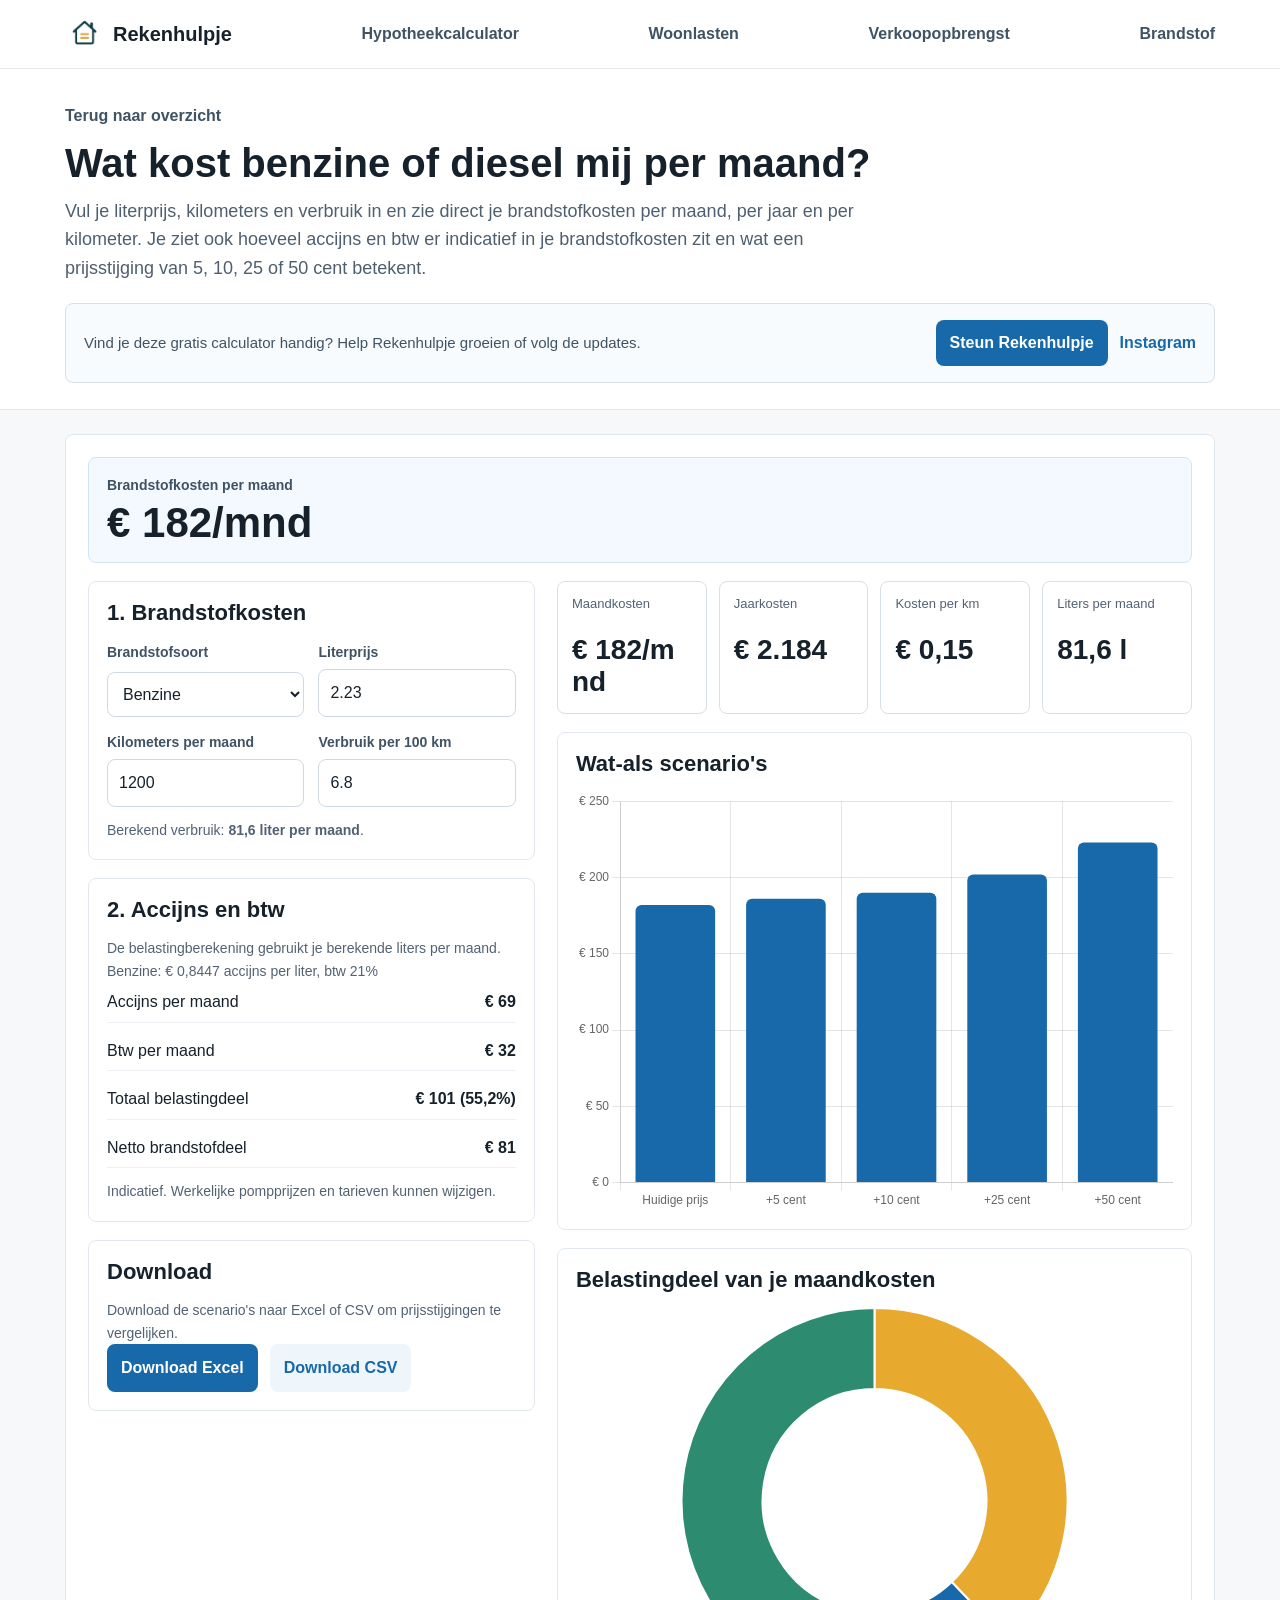
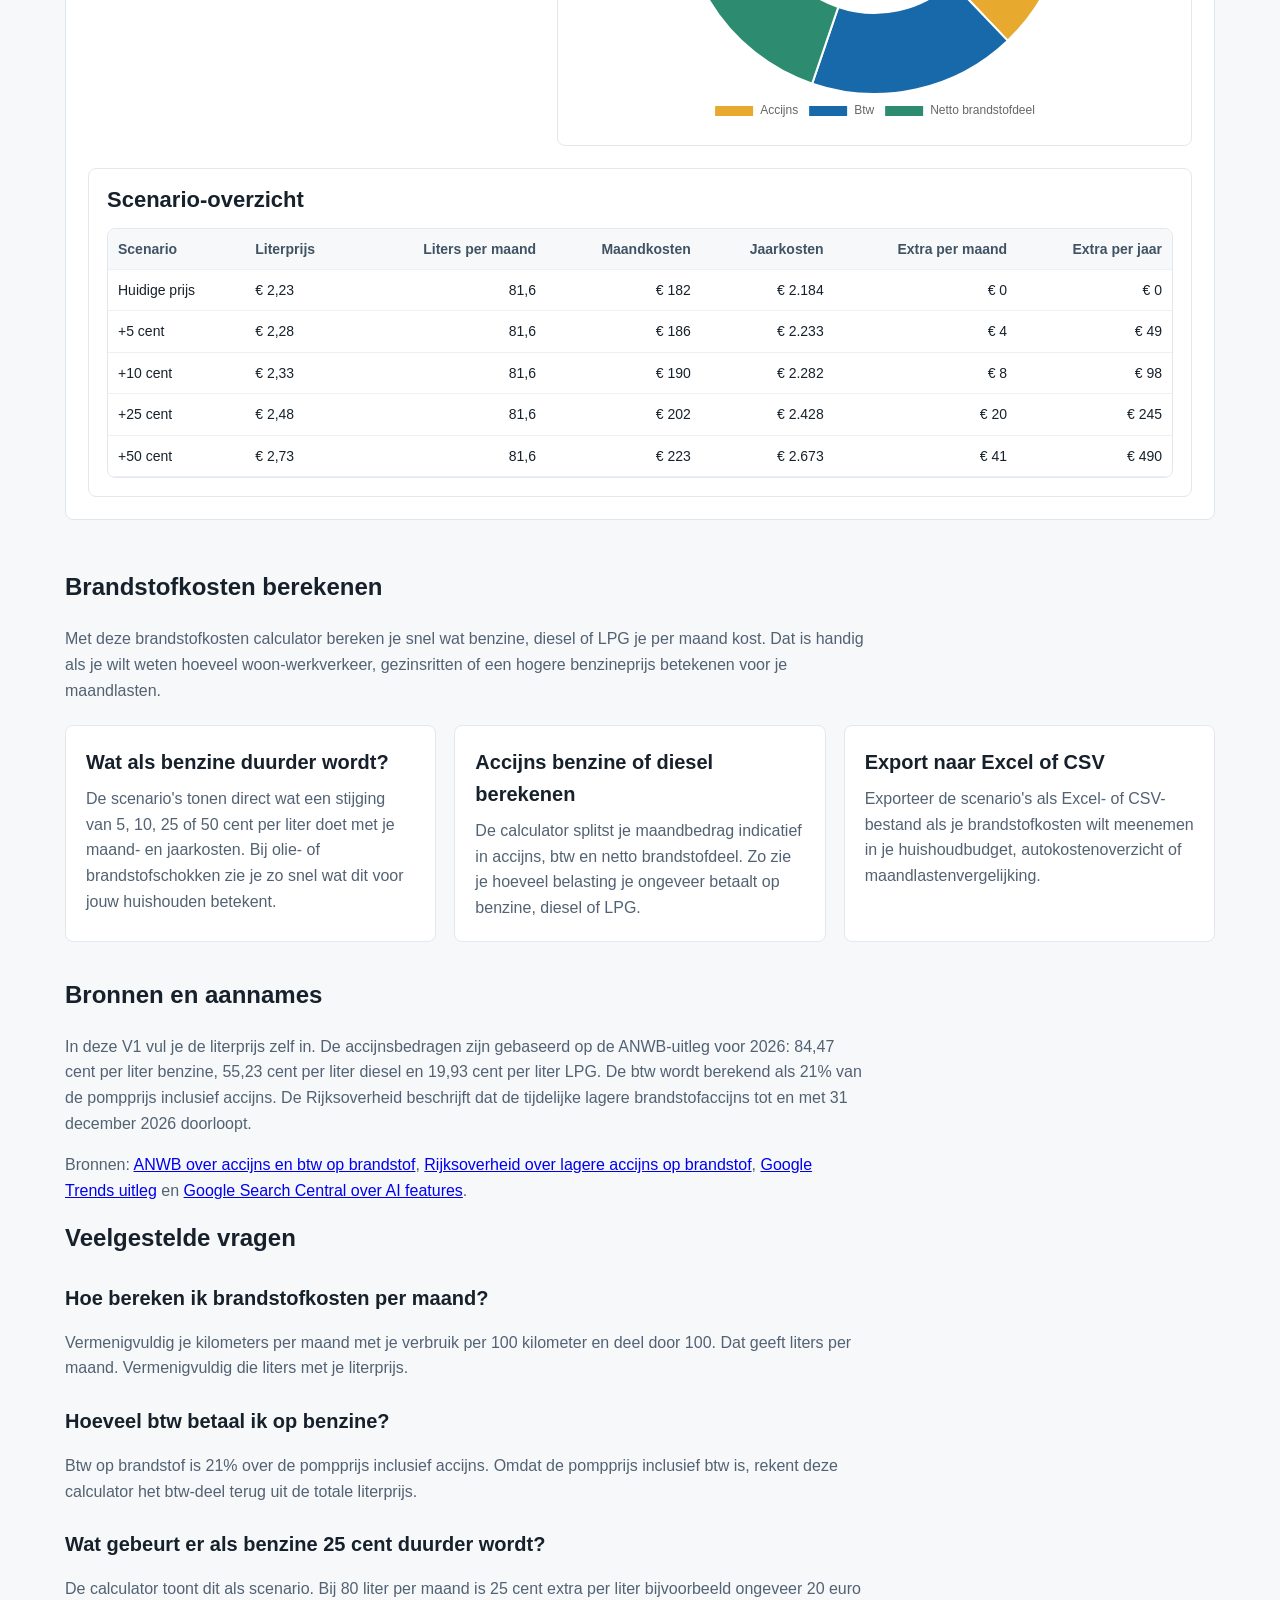
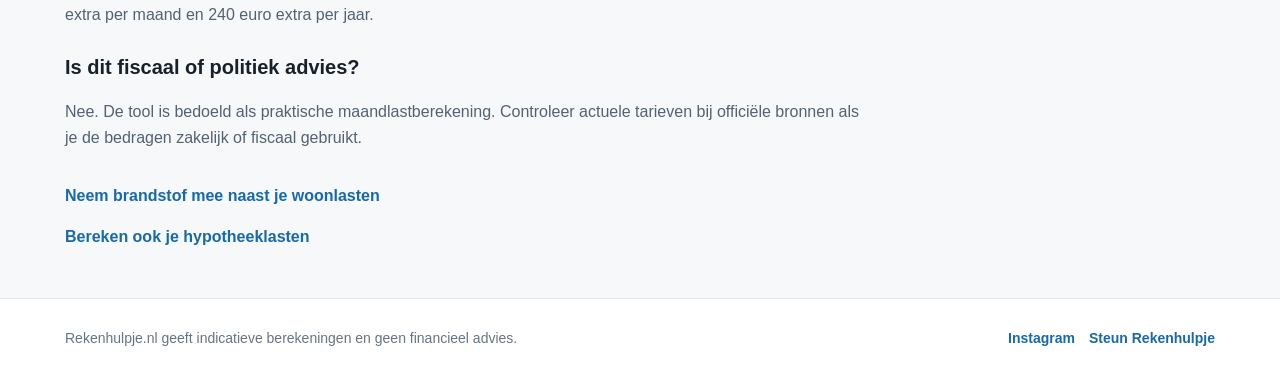
==== brandstofkosten-calculator.html @ b9fe448f "Add brandstofkosten calculator" ====
<!doctype html>
<html lang="nl">
<head>
  <meta charset="utf-8">
  <meta name="viewport" content="width=device-width, initial-scale=1">
  <title>Brandstofkosten berekenen - benzine, diesel en accijns</title>
  <meta name="description" content="Bereken wat benzine of diesel per maand kost. Bekijk brandstofkosten, accijns, btw en wat-als scenario's bij 5, 10, 25 of 50 cent hogere literprijs.">
  <script async src="https://www.googletagmanager.com/gtag/js?id=G-1XSE89ZZVS"></script>
  <script>
    window.dataLayer = window.dataLayer || [];
    function gtag(){dataLayer.push(arguments);}
    gtag('js', new Date());
    gtag('config', 'G-1XSE89ZZVS');
  </script>
  <link rel="canonical" href="https://rekenhulpje.nl/brandstofkosten-calculator.html">
  <link rel="stylesheet" href="/assets/calculators.css">
  <meta property="og:type" content="website">
  <meta property="og:site_name" content="Rekenhulpje">
  <meta property="og:title" content="Brandstofkosten berekenen - Rekenhulpje">
  <meta property="og:description" content="Bereken je brandstofkosten per maand, inclusief scenario's voor hogere benzine- of dieselprijzen en belastingdeel.">
  <meta property="og:url" content="https://rekenhulpje.nl/brandstofkosten-calculator.html">
  <meta name="twitter:card" content="summary">
  <meta name="twitter:title" content="Brandstofkosten berekenen - Rekenhulpje">
  <meta name="twitter:description" content="Bereken benzine-, diesel- of LPG-kosten per maand met accijns, btw en prijsstijgingsscenario's.">
  <script type="application/ld+json">
  {
    "@context": "https://schema.org",
    "@type": "WebApplication",
    "name": "Brandstofkosten Calculator",
    "url": "https://rekenhulpje.nl/brandstofkosten-calculator.html",
    "applicationCategory": "FinanceApplication",
    "operatingSystem": "Web",
    "inLanguage": "nl-NL",
    "description": "Calculator voor brandstofkosten per maand, accijns, btw en wat-als scenario's bij hogere benzine-, diesel- of LPG-prijzen.",
    "offers": {
      "@type": "Offer",
      "price": "0",
      "priceCurrency": "EUR"
    },
    "publisher": {
      "@type": "Organization",
      "name": "Rekenhulpje",
      "url": "https://rekenhulpje.nl/"
    }
  }
  </script>
  <style>
    body {
      margin: 0;
      font-family: Arial, sans-serif;
      color: #17212b;
      background: #f6f8fa;
      line-height: 1.6;
    }

    header {
      background: #ffffff;
      border-bottom: 1px solid #e3e8ef;
    }

    .wrap {
      max-width: 1150px;
      margin: 0 auto;
      padding: 0 24px;
    }

    nav {
      height: 68px;
      display: flex;
      align-items: center;
      justify-content: space-between;
      gap: 18px;
    }

    .brand {
      display: inline-flex;
      align-items: center;
      gap: 10px;
      font-size: 20px;
      font-weight: 800;
      text-decoration: none;
      color: #17212b;
    }

    .brand img {
      width: 38px;
      height: 38px;
      object-fit: contain;
      display: block;
      vertical-align: middle;
    }

    .nav-link,
    .back-link {
      color: #405364;
      text-decoration: none;
      font-weight: 700;
    }

    .nav-link:hover,
    .back-link:hover {
      color: #1769aa;
    }

    .page-intro {
      background: #ffffff;
      padding: 34px 0 26px;
      border-bottom: 1px solid #e3e8ef;
    }

    .page-intro h1 {
      max-width: 820px;
      margin: 12px 0 12px;
      font-size: 40px;
      line-height: 1.1;
      letter-spacing: 0;
    }

    .page-intro p {
      max-width: 800px;
      margin: 0;
      font-size: 18px;
      color: #4f5f6f;
    }

    .calculator-section {
      padding: 24px 0 36px;
    }

    .support-card {
      margin-top: 20px;
      border: 1px solid #d8e0e6;
      border-radius: 8px;
      background: #f8fbfd;
      padding: 16px 18px;
      display: flex;
      align-items: center;
      justify-content: space-between;
      gap: 16px;
      flex-wrap: wrap;
    }

    .support-card p {
      margin: 0;
      color: #405364;
      font-size: 15px;
    }

    .support-actions {
      display: inline-flex;
      align-items: center;
      gap: 12px;
      flex-wrap: wrap;
    }

    .support-button {
      display: inline-block;
      padding: 10px 14px;
      border-radius: 8px;
      background: #1769aa;
      color: #ffffff;
      font-weight: 700;
      text-decoration: none;
    }

    .support-secondary {
      color: #1769aa;
      font-weight: 700;
      text-decoration: none;
    }

    .content-section {
      padding: 12px 0 48px;
    }

    .content-section h2 {
      margin-top: 0;
    }

    .content-section p {
      max-width: 800px;
      color: #536273;
    }

    .info-grid {
      display: grid;
      grid-template-columns: repeat(auto-fit, minmax(260px, 1fr));
      gap: 18px;
      margin: 22px 0 34px;
    }

    .info-card {
      background: #ffffff;
      border: 1px solid #e3e8ef;
      border-radius: 8px;
      padding: 20px;
    }

    .info-card h3 {
      margin: 0 0 8px;
      font-size: 20px;
    }

    .info-card p {
      margin: 0;
    }

    .faq {
      max-width: 820px;
    }

    .faq h3 {
      margin: 24px 0 6px;
      font-size: 20px;
    }

    .related-link {
      display: inline-block;
      margin-top: 16px;
      color: #1769aa;
      font-weight: 700;
      text-decoration: none;
    }

    footer {
      padding: 28px 0;
      color: #657586;
      font-size: 14px;
      border-top: 1px solid #e3e8ef;
      background: #ffffff;
    }

    .footer-content {
      display: flex;
      align-items: center;
      justify-content: space-between;
      gap: 16px;
      flex-wrap: wrap;
    }

    .support-link {
      color: #1769aa;
      font-weight: 700;
      text-decoration: none;
    }

    .support-link:hover {
      text-decoration: underline;
    }

    .footer-links {
      display: inline-flex;
      align-items: center;
      gap: 14px;
      flex-wrap: wrap;
    }

    @media (max-width: 700px) {
      .wrap {
        padding: 0 16px;
      }

      nav {
        height: auto;
        min-height: 62px;
        flex-wrap: wrap;
        padding: 10px 0;
      }

      .brand {
        font-size: 18px;
      }

      .nav-link {
        font-size: 14px;
      }

      .page-intro {
        padding: 26px 0 20px;
      }

      .page-intro h1 {
        font-size: 31px;
      }

      .page-intro p {
        font-size: 16px;
      }

      .calculator-section {
        padding-top: 16px;
      }
    }
  </style>
</head>
<body>
  <header>
    <div class="wrap">
      <nav>
        <a class="brand" href="/">
          <img src="/assets/logo.png" alt="" width="38" height="38">
          <span>Rekenhulpje</span>
        </a>
        <a class="nav-link" href="/hypotheekcalculator.html">Hypotheekcalculator</a>
        <a class="nav-link" href="/woonlastencalculator.html">Woonlasten</a>
        <a class="nav-link" href="/verkoopopbrengst-calculator.html">Verkoopopbrengst</a>
        <a class="nav-link" href="/brandstofkosten-calculator.html">Brandstof</a>
      </nav>
    </div>
  </header>

  <main>
    <section class="page-intro">
      <div class="wrap">
        <a class="back-link" href="/">Terug naar overzicht</a>
        <h1>Wat kost benzine of diesel mij per maand?</h1>
        <p>
          Vul je literprijs, kilometers en verbruik in en zie direct je brandstofkosten per maand,
          per jaar en per kilometer. Je ziet ook hoeveel accijns en btw er indicatief in je brandstofkosten zit
          en wat een prijsstijging van 5, 10, 25 of 50 cent betekent.
        </p>
        <div class="support-card">
          <p>Vind je deze gratis calculator handig? Help Rekenhulpje groeien of volg de updates.</p>
          <span class="support-actions">
            <a class="support-button" href="https://ko-fi.com/rekenhulpje" target="_blank" rel="noopener">Steun Rekenhulpje</a>
            <a class="support-secondary" href="https://www.instagram.com/rekenhulpje.nl/" target="_blank" rel="noopener">Instagram</a>
          </span>
        </div>
      </div>
    </section>

    <section class="calculator-section">
      <div class="wrap">
        <div class="native-calculator" id="brandstof-native-calculator">
          <section class="result-banner">
            <span>Brandstofkosten per maand</span>
            <strong id="fuel-primary-result">EUR 0/mnd</strong>
          </section>

          <div class="calculator-grid">
            <div class="calculator-stack">
              <section class="calculator-card">
                <h2>1. Brandstofkosten</h2>
                <div class="field-grid">
                  <div class="field">
                    <label for="fuel-type">Brandstofsoort</label>
                    <select id="fuel-type">
                      <option value="benzine" selected>Benzine</option>
                      <option value="diesel">Diesel</option>
                      <option value="lpg">LPG</option>
                    </select>
                  </div>
                  <div class="field">
                    <label for="fuel-liter-price">Literprijs</label>
                    <input id="fuel-liter-price" type="number" min="0" step="0.01" value="2.23">
                  </div>
                  <div class="field">
                    <label for="fuel-km-month">Kilometers per maand</label>
                    <input id="fuel-km-month" type="number" min="0" step="50" value="1200">
                  </div>
                  <div class="field">
                    <label for="fuel-consumption">Verbruik per 100 km</label>
                    <input id="fuel-consumption" type="number" min="0" step="0.1" value="6.8">
                  </div>
                </div>
                <p class="native-note">Berekend verbruik: <strong id="fuel-liters-label">0 liter per maand</strong>.</p>
              </section>

              <section class="calculator-card">
                <h2>2. Accijns en btw</h2>
                <p class="native-note">
                  De belastingberekening gebruikt je berekende liters per maand. <span id="fuel-assumption-label"></span>
                </p>
                <div class="details-list" id="fuel-tax-details"></div>
                <p class="native-note">Indicatief. Werkelijke pompprijzen en tarieven kunnen wijzigen.</p>
              </section>

              <section class="calculator-card">
                <h2>Download</h2>
                <p class="native-note">Download de scenario's naar Excel of CSV om prijsstijgingen te vergelijken.</p>
                <div class="download-row">
                  <button class="download-button" type="button" id="fuel-excel-download">Download Excel</button>
                  <button class="download-button secondary" type="button" id="fuel-csv-download">Download CSV</button>
                </div>
              </section>
            </div>

            <div class="calculator-stack">
              <section class="metric-grid native" id="fuel-metrics"></section>
              <section class="calculator-card chart-box">
                <h2>Wat-als scenario's</h2>
                <canvas id="fuel-scenario-chart" height="330"></canvas>
              </section>
              <section class="calculator-card chart-box">
                <h2>Belastingdeel van je maandkosten</h2>
                <canvas id="fuel-tax-chart" height="330"></canvas>
              </section>
            </div>
          </div>

          <section class="calculator-card" style="margin-top: 22px;">
            <h2>Scenario-overzicht</h2>
            <div class="table-wrap" id="fuel-scenarios-table"></div>
          </section>
        </div>
      </div>
    </section>

    <section class="content-section">
      <div class="wrap">
        <h2>Brandstofkosten berekenen</h2>
        <p>
          Met deze brandstofkosten calculator bereken je snel wat benzine, diesel of LPG je per maand kost.
          Dat is handig als je wilt weten hoeveel woon-werkverkeer, gezinsritten of een hogere benzineprijs
          betekenen voor je maandlasten.
        </p>
        <div class="info-grid">
          <article class="info-card">
            <h3>Wat als benzine duurder wordt?</h3>
            <p>
              De scenario's tonen direct wat een stijging van 5, 10, 25 of 50 cent per liter doet met je
              maand- en jaarkosten. Bij olie- of brandstofschokken zie je zo snel wat dit voor jouw huishouden betekent.
            </p>
          </article>
          <article class="info-card">
            <h3>Accijns benzine of diesel berekenen</h3>
            <p>
              De calculator splitst je maandbedrag indicatief in accijns, btw en netto brandstofdeel.
              Zo zie je hoeveel belasting je ongeveer betaalt op benzine, diesel of LPG.
            </p>
          </article>
          <article class="info-card">
            <h3>Export naar Excel of CSV</h3>
            <p>
              Exporteer de scenario's als Excel- of CSV-bestand als je brandstofkosten wilt meenemen in je
              huishoudbudget, autokostenoverzicht of maandlastenvergelijking.
            </p>
          </article>
        </div>

        <h2>Bronnen en aannames</h2>
        <p>
          In deze V1 vul je de literprijs zelf in. De accijnsbedragen zijn gebaseerd op de ANWB-uitleg voor 2026:
          84,47 cent per liter benzine, 55,23 cent per liter diesel en 19,93 cent per liter LPG. De btw wordt
          berekend als 21% van de pompprijs inclusief accijns. De Rijksoverheid beschrijft dat de tijdelijke
          lagere brandstofaccijns tot en met 31 december 2026 doorloopt.
        </p>
        <p>
          Bronnen:
          <a href="https://www.anwb.nl/auto/brandstof/accijns-en-btw" target="_blank" rel="noopener">ANWB over accijns en btw op brandstof</a>,
          <a href="https://www.rijksoverheid.nl/themas/economie/koopkracht/lagere-accijns-op-brandstof" target="_blank" rel="noopener">Rijksoverheid over lagere accijns op brandstof</a>,
          <a href="https://support.google.com/trends/answer/4359550?hl=nl" target="_blank" rel="noopener">Google Trends uitleg</a> en
          <a href="https://developers.google.com/search/docs/appearance/ai-overviews" target="_blank" rel="noopener">Google Search Central over AI features</a>.
        </p>

        <div class="faq">
          <h2>Veelgestelde vragen</h2>
          <h3>Hoe bereken ik brandstofkosten per maand?</h3>
          <p>
            Vermenigvuldig je kilometers per maand met je verbruik per 100 kilometer en deel door 100.
            Dat geeft liters per maand. Vermenigvuldig die liters met je literprijs.
          </p>
          <h3>Hoeveel btw betaal ik op benzine?</h3>
          <p>
            Btw op brandstof is 21% over de pompprijs inclusief accijns. Omdat de pompprijs inclusief btw is,
            rekent deze calculator het btw-deel terug uit de totale literprijs.
          </p>
          <h3>Wat gebeurt er als benzine 25 cent duurder wordt?</h3>
          <p>
            De calculator toont dit als scenario. Bij 80 liter per maand is 25 cent extra per liter bijvoorbeeld
            ongeveer 20 euro extra per maand en 240 euro extra per jaar.
          </p>
          <h3>Is dit fiscaal of politiek advies?</h3>
          <p>
            Nee. De tool is bedoeld als praktische maandlastberekening. Controleer actuele tarieven bij officiële
            bronnen als je de bedragen zakelijk of fiscaal gebruikt.
          </p>
        </div>

        <a class="related-link" href="/woonlastencalculator.html">Neem brandstof mee naast je woonlasten</a>
        <br>
        <a class="related-link" href="/hypotheekcalculator.html">Bereken ook je hypotheeklasten</a>
      </div>
    </section>
  </main>

  <footer>
    <div class="wrap footer-content">
      <span>Rekenhulpje.nl geeft indicatieve berekeningen en geen financieel advies.</span>
      <span class="footer-links">
        <a class="support-link" href="https://www.instagram.com/rekenhulpje.nl/" target="_blank" rel="noopener">Instagram</a>
        <a class="support-link" href="https://ko-fi.com/rekenhulpje" target="_blank" rel="noopener">Steun Rekenhulpje</a>
      </span>
    </div>
  </footer>
  <script src="/assets/vendor/chart.umd.min.js"></script>
  <script type="module" src="/assets/js/fuel-calculator.js?v=native-20260608"></script>
</body>
</html>
---- assets/calculators.css ----
.native-calculator {
  background: #ffffff;
  border: 1px solid #dfe7ee;
  border-radius: 8px;
  padding: 22px;
}

.native-calculator > .result-banner {
  margin-bottom: 18px;
}

.calculator-grid {
  display: grid;
  grid-template-columns: minmax(280px, 0.95fr) minmax(0, 1.35fr);
  gap: 22px;
  align-items: start;
}

.calculator-stack {
  display: grid;
  gap: 18px;
}

.calculator-card {
  border: 1px solid #e3e8ef;
  border-radius: 8px;
  background: #ffffff;
  padding: 18px;
}

.calculator-card h2,
.calculator-card h3 {
  margin: 0 0 14px;
  line-height: 1.2;
}

.calculator-card h2 {
  font-size: 22px;
}

.calculator-card h3 {
  font-size: 18px;
}

.field-grid {
  display: grid;
  grid-template-columns: repeat(2, minmax(0, 1fr));
  gap: 14px;
}

.field-grid.three {
  grid-template-columns: repeat(3, minmax(0, 1fr));
}

.field {
  display: grid;
  gap: 6px;
  min-width: 0;
}

.field label,
.radio-label {
  color: #405364;
  font-size: 14px;
  font-weight: 700;
}

.field input,
.field select {
  width: 100%;
  box-sizing: border-box;
  border: 1px solid #cfd8e3;
  border-radius: 8px;
  padding: 10px 11px;
  color: #17212b;
  background: #ffffff;
  font: inherit;
}

.range-row {
  display: grid;
  grid-template-columns: minmax(0, 1fr) 86px;
  gap: 10px;
  align-items: center;
}

.range-row input[type="range"] {
  padding: 0;
}

.radio-group {
  display: grid;
  grid-template-columns: repeat(2, minmax(0, 1fr));
  gap: 10px;
}

.radio-group label {
  display: flex;
  align-items: center;
  gap: 7px;
  border: 1px solid #cfd8e3;
  border-radius: 8px;
  padding: 9px 11px;
  cursor: pointer;
  box-sizing: border-box;
  min-width: 0;
  overflow: hidden;
}

.radio-group input {
  flex: 0 0 auto;
  width: auto;
  height: auto;
  margin: 0;
  padding: 0;
}

.radio-group label {
  overflow-wrap: anywhere;
}

.native-note {
  margin: 12px 0 0;
  color: #536273;
  font-size: 14px;
}

.result-banner {
  border: 1px solid #cfe4f7;
  border-radius: 8px;
  background: #f3f9ff;
  padding: 16px 18px;
}

.result-banner span {
  display: block;
  color: #405364;
  font-size: 14px;
  font-weight: 700;
}

.result-banner strong {
  display: block;
  margin-top: 4px;
  color: #17212b;
  font-size: clamp(28px, 4vw, 42px);
  line-height: 1.1;
}

.metric-grid.native {
  display: grid;
  grid-template-columns: repeat(4, minmax(0, 1fr));
  gap: 12px;
  margin: 0;
}

.metric-card.native {
  border: 1px solid #d8e0e6;
  border-radius: 8px;
  background: #ffffff;
  padding: 14px;
  min-width: 0;
}

.metric-card.native span {
  display: block;
  color: #536273;
  font-size: 13px;
  line-height: 1.25;
  min-height: 32px;
}

.metric-card.native strong {
  display: block;
  margin-top: 6px;
  color: #17212b;
  font-size: clamp(20px, 2.4vw, 28px);
  line-height: 1.15;
  overflow-wrap: anywhere;
}

.chart-box {
  min-height: 320px;
}

.chart-box canvas {
  width: 100% !important;
  max-height: 420px;
}

.table-wrap {
  overflow-x: auto;
  border: 1px solid #e3e8ef;
  border-radius: 8px;
  background: #ffffff;
}

.table-wrap table {
  width: 100%;
  min-width: 680px;
  border-collapse: collapse;
  font-size: 14px;
}

.table-wrap th,
.table-wrap td {
  border-bottom: 1px solid #edf1f5;
  padding: 9px 10px;
  text-align: right;
  white-space: nowrap;
}

.table-wrap th:first-child,
.table-wrap td:first-child,
.table-wrap th:nth-child(2),
.table-wrap td:nth-child(2) {
  text-align: left;
}

.table-wrap th {
  background: #f6f8fa;
  color: #405364;
  font-weight: 800;
}

.download-row {
  display: flex;
  gap: 12px;
  flex-wrap: wrap;
}

.download-button {
  border: 0;
  border-radius: 8px;
  background: #1769aa;
  color: #ffffff;
  cursor: pointer;
  font: inherit;
  font-weight: 800;
  padding: 11px 14px;
}

.download-button.secondary {
  background: #eef5fb;
  color: #1769aa;
}

.details-list {
  display: grid;
  gap: 8px;
}

.details-row {
  display: flex;
  justify-content: space-between;
  gap: 16px;
  border-bottom: 1px solid #edf1f5;
  padding: 7px 0;
}

.details-row strong {
  white-space: nowrap;
}

.alert {
  border-radius: 8px;
  padding: 12px 14px;
  font-size: 14px;
}

.alert.info {
  background: #f3f9ff;
  border: 1px solid #cfe4f7;
  color: #314d67;
}

.alert.warn {
  background: #fff7ed;
  border: 1px solid #fed7aa;
  color: #7c2d12;
}

.alert.good {
  background: #effaf4;
  border: 1px solid #bbedd0;
  color: #14532d;
}

@media (max-width: 900px) {
  .calculator-grid,
  .field-grid.three {
    grid-template-columns: 1fr;
  }

  .metric-grid.native {
    grid-template-columns: repeat(2, minmax(0, 1fr));
  }
}

@media (max-width: 700px) {
  .radio-group {
    grid-template-columns: 1fr;
  }
}

@media (max-width: 560px) {
  .native-calculator {
    padding: 14px;
    border-left: 0;
    border-right: 0;
    border-radius: 0;
  }

  .calculator-section .wrap {
    padding: 0;
  }

  .calculator-card {
    padding: 15px;
  }

  .field-grid,
  .metric-grid.native {
    grid-template-columns: 1fr;
  }

  .range-row {
    grid-template-columns: 1fr;
  }

  .download-button {
    width: 100%;
  }
}
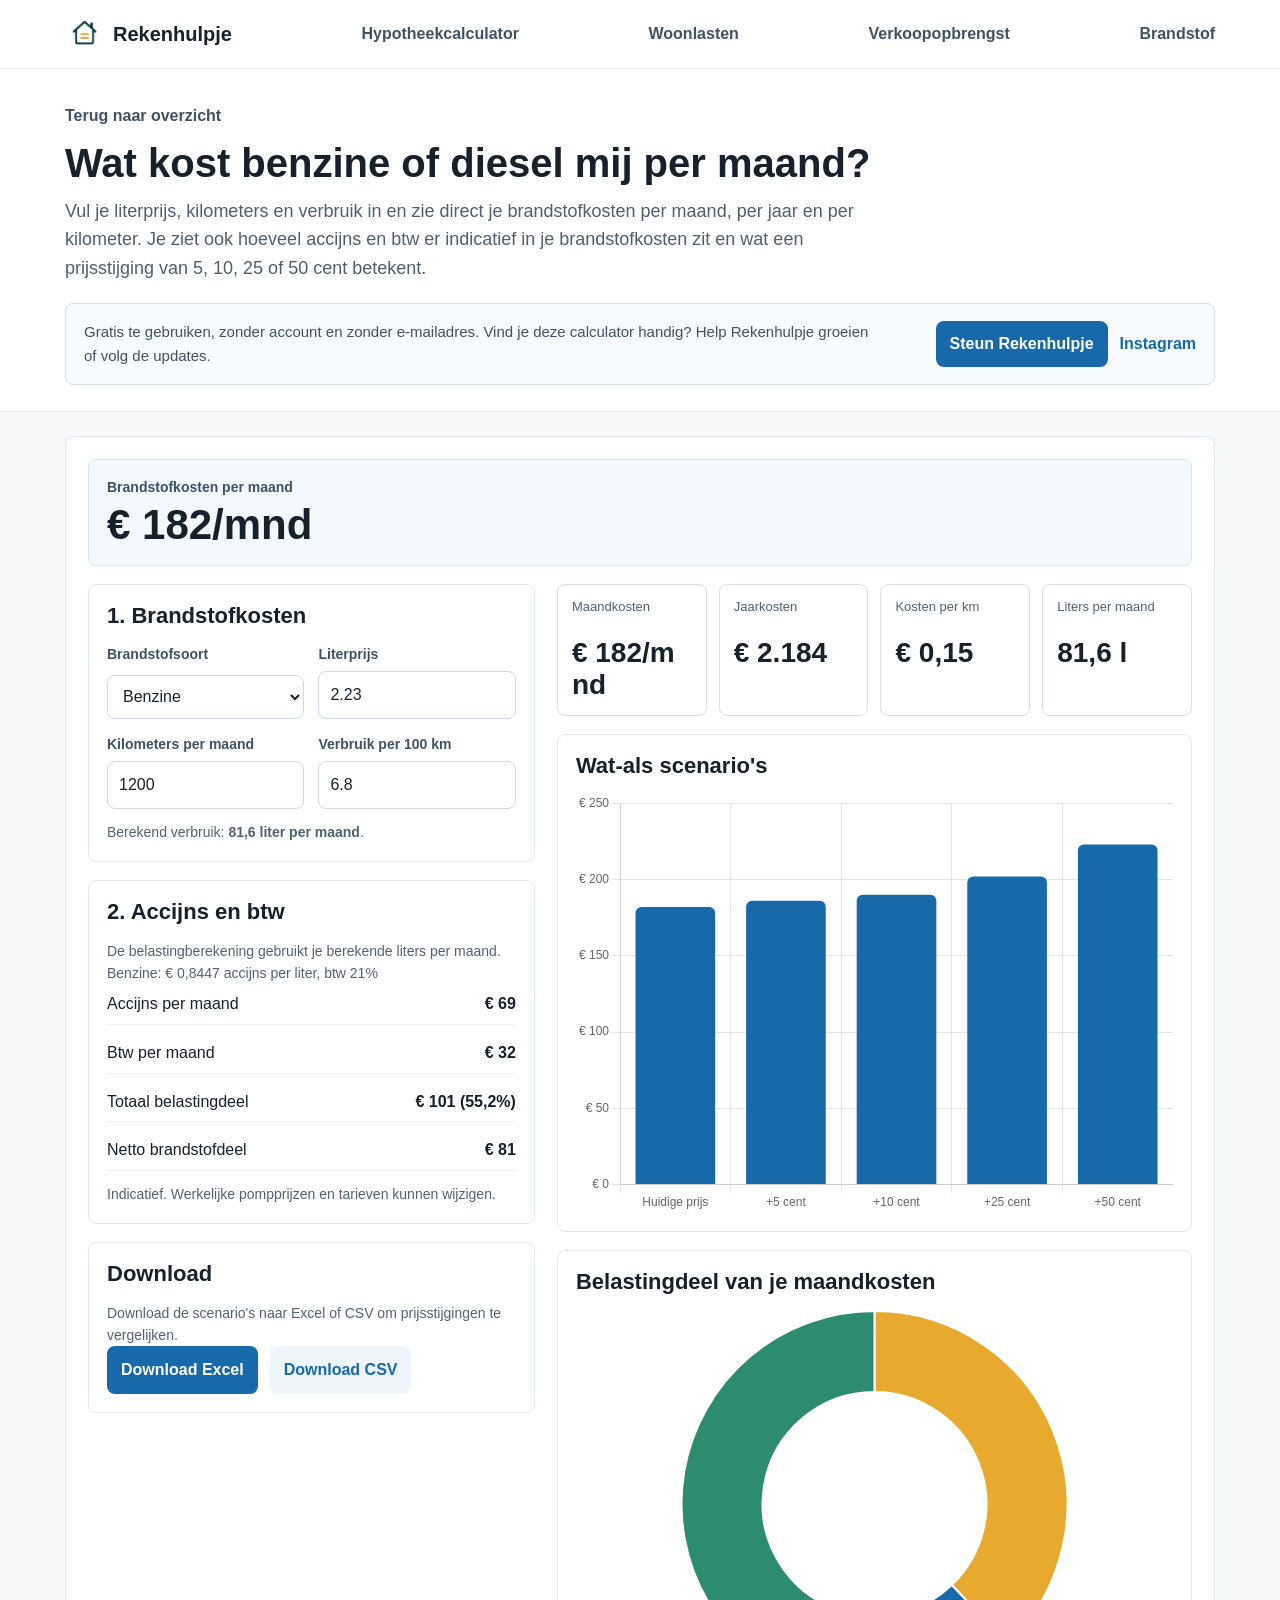
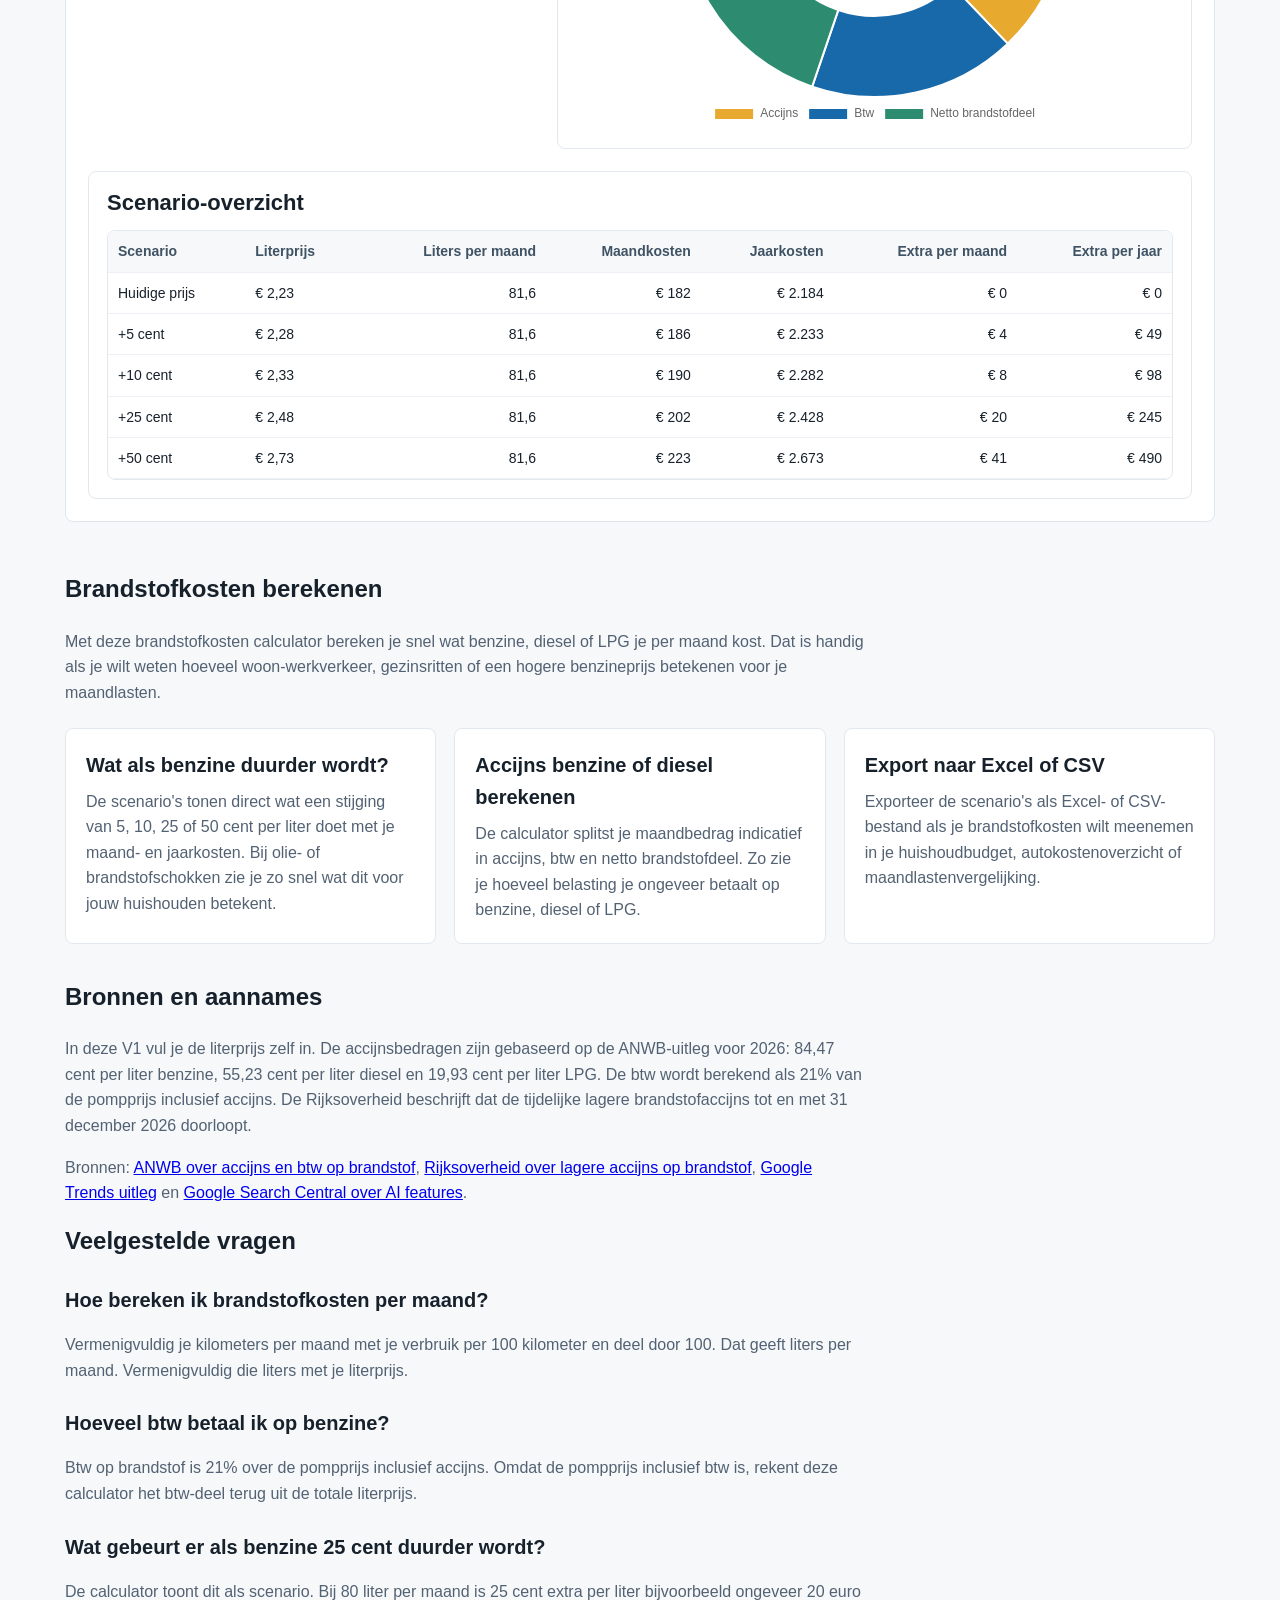
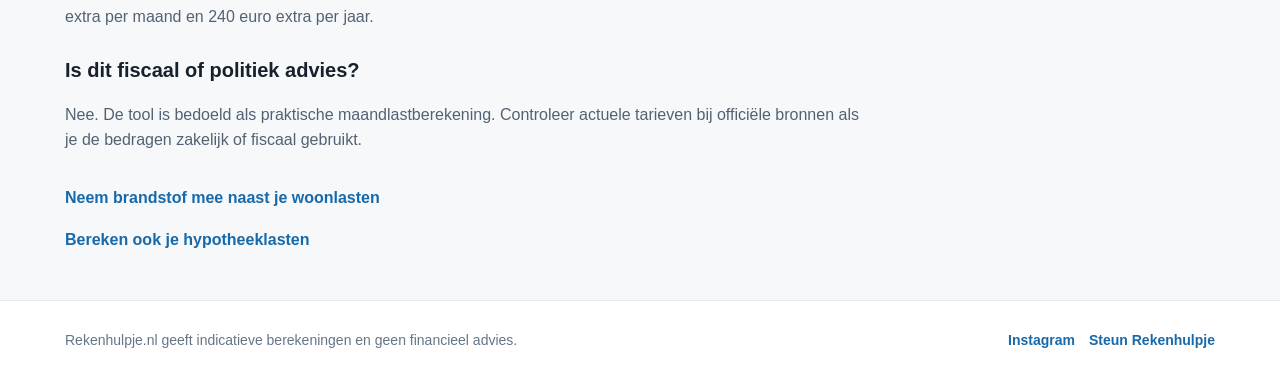
==== commit 8898f634: "Add no-account trust messaging" ====
--- a/brandstofkosten-calculator.html
+++ b/brandstofkosten-calculator.html
@@ -320,7 +320,7 @@
           en wat een prijsstijging van 5, 10, 25 of 50 cent betekent.
         </p>
         <div class="support-card">
-          <p>Vind je deze gratis calculator handig? Help Rekenhulpje groeien of volg de updates.</p>
+          <p>Gratis te gebruiken, zonder account en zonder e-mailadres. Vind je deze calculator handig? Help Rekenhulpje groeien of volg de updates.</p>
           <span class="support-actions">
             <a class="support-button" href="https://ko-fi.com/rekenhulpje" target="_blank" rel="noopener">Steun Rekenhulpje</a>
             <a class="support-secondary" href="https://www.instagram.com/rekenhulpje.nl/" target="_blank" rel="noopener">Instagram</a>
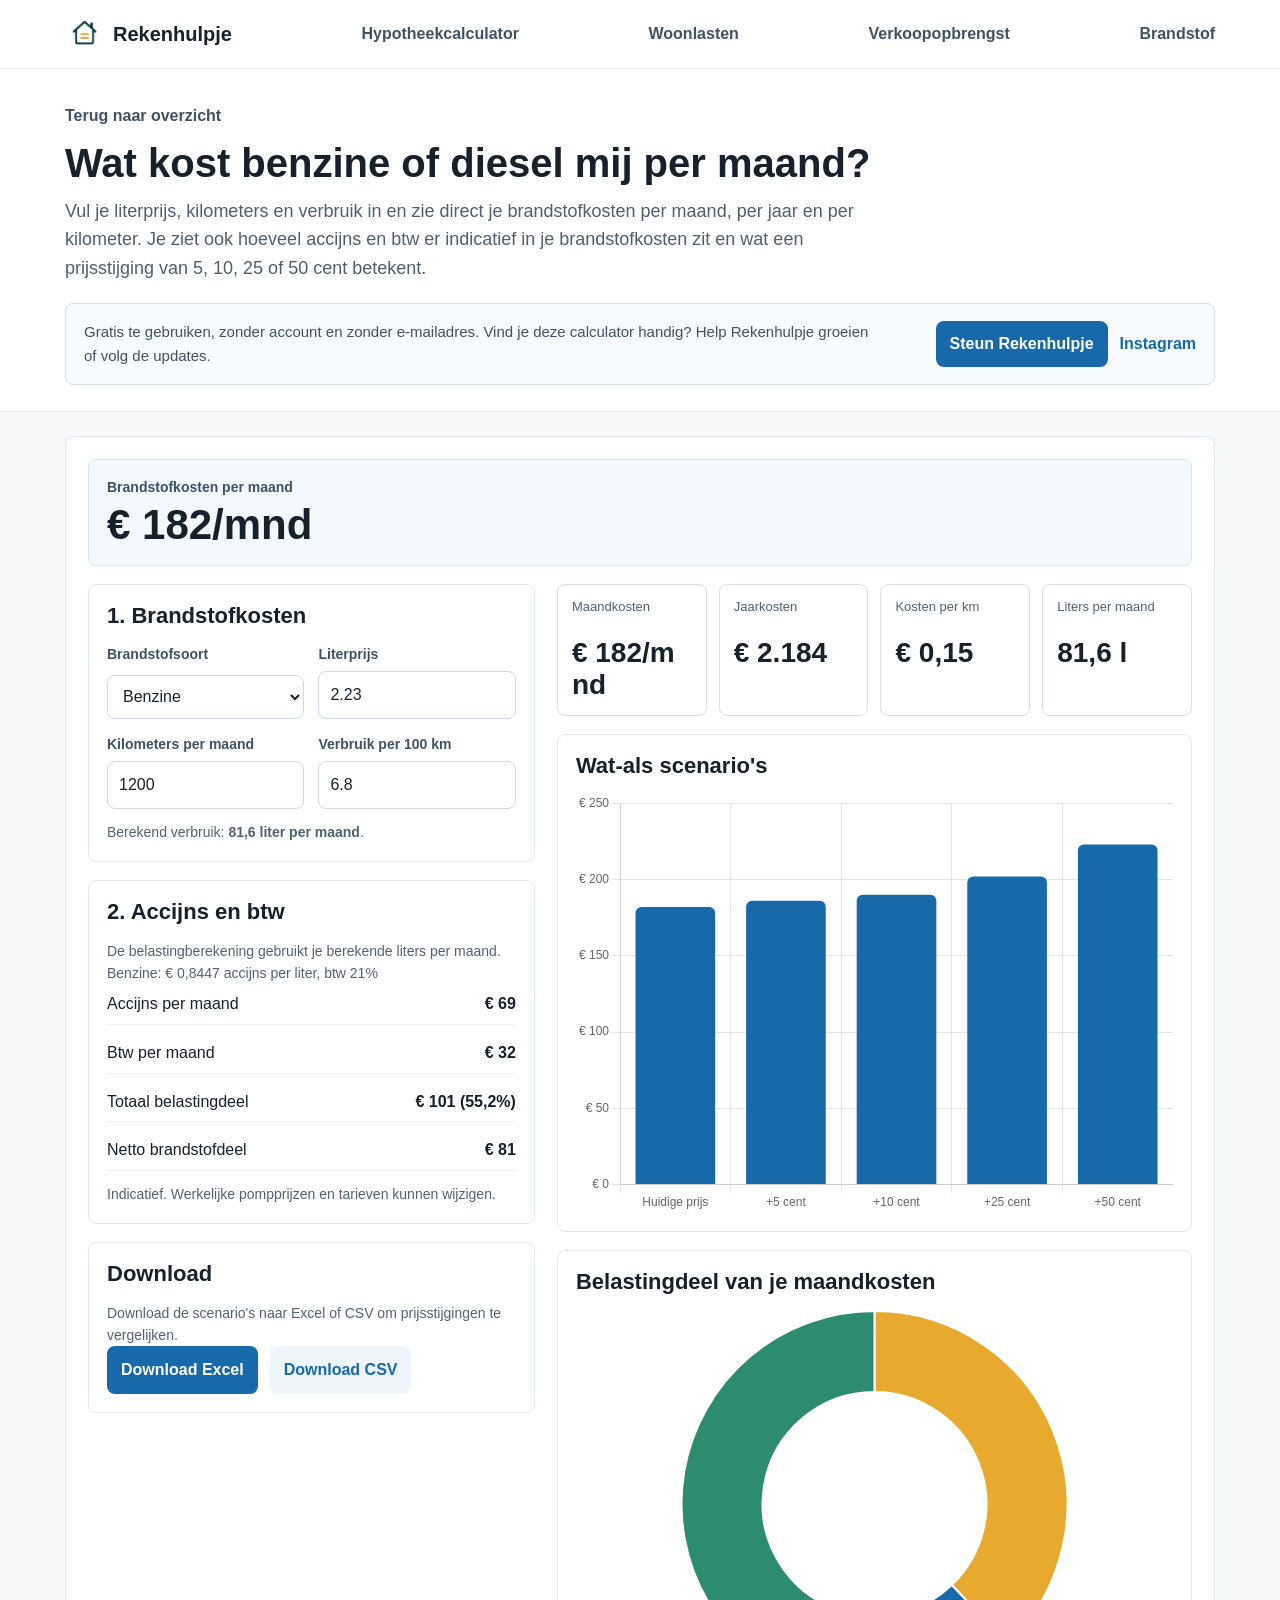
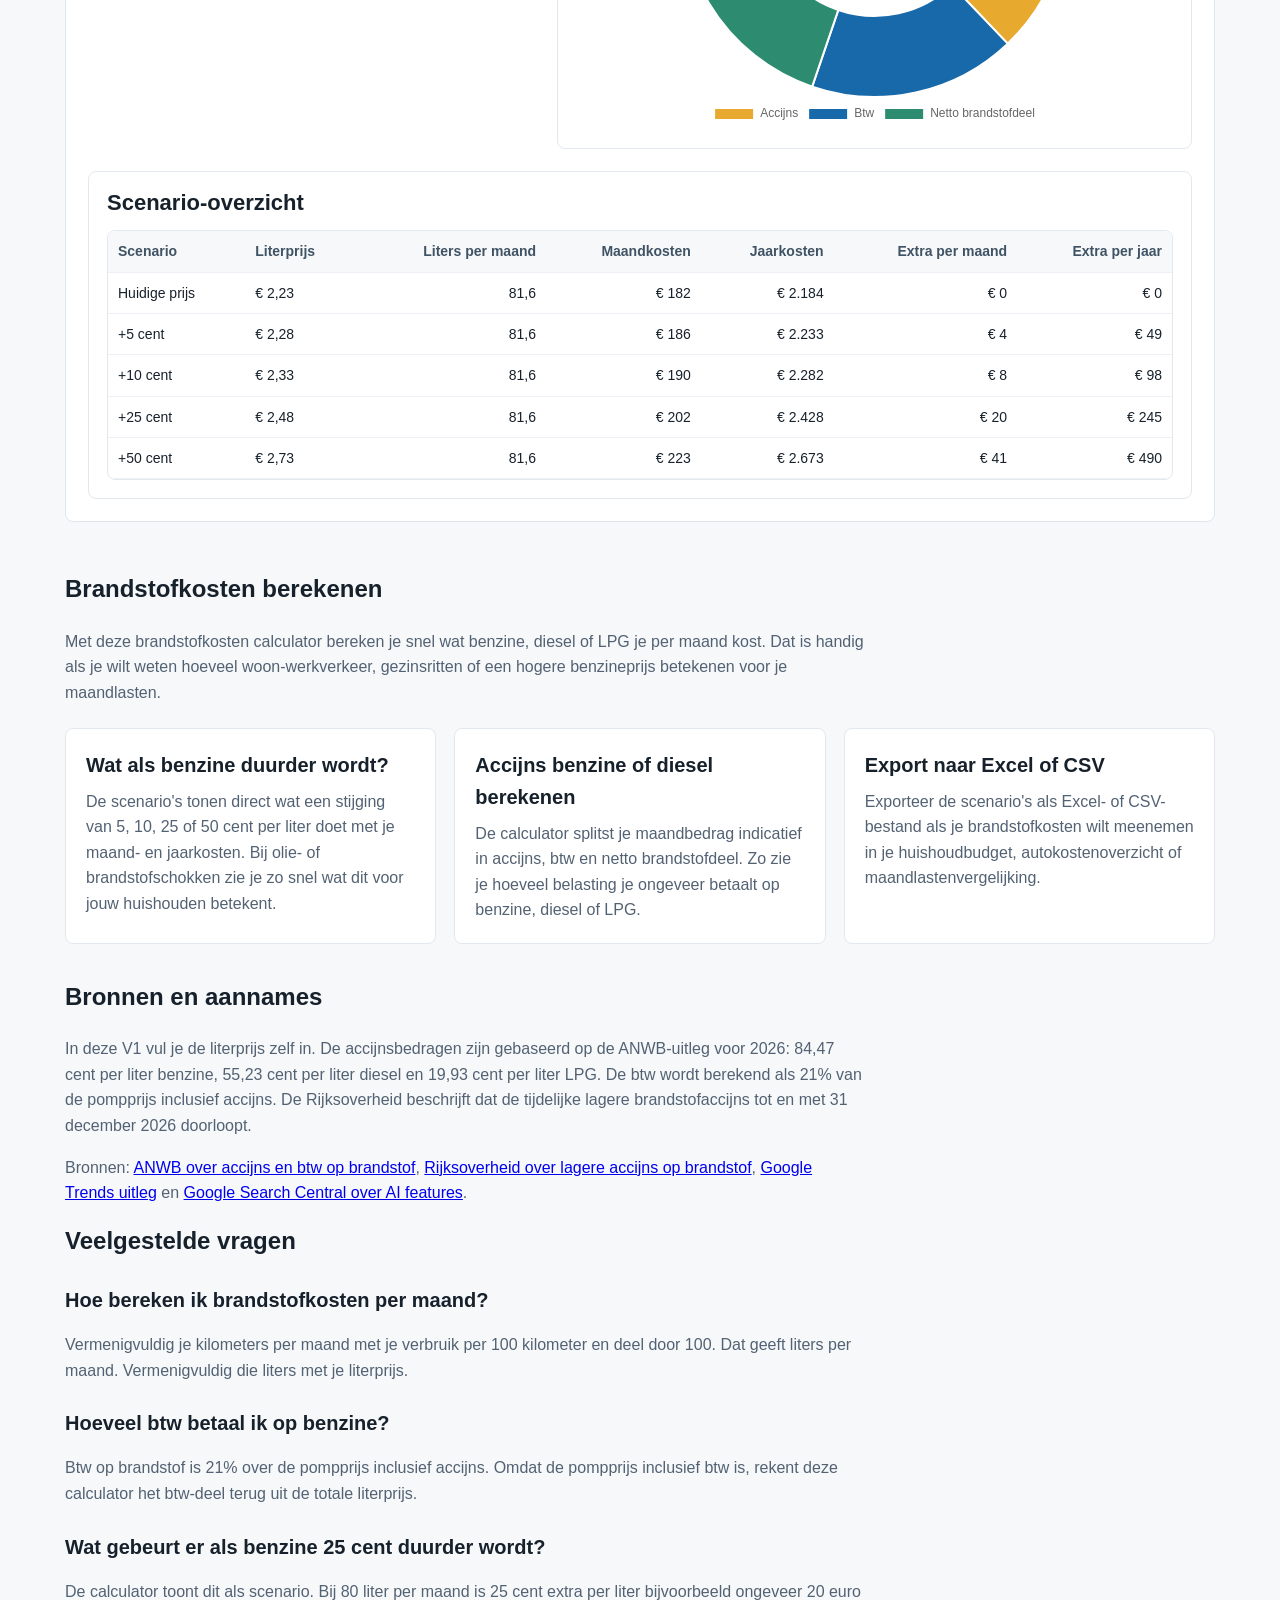
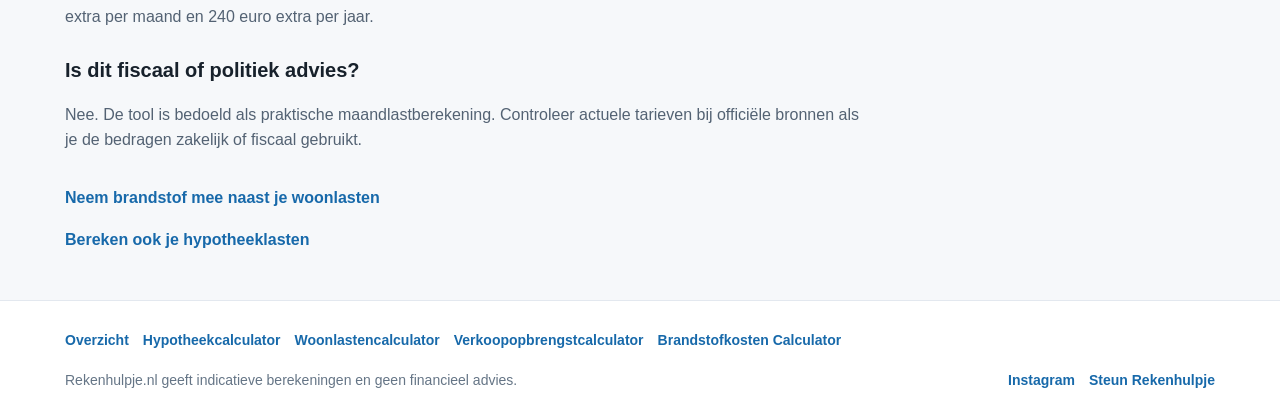
==== commit 8c80548a: "Add footer links to all canonical pages" ====
--- a/brandstofkosten-calculator.html
+++ b/brandstofkosten-calculator.html
@@ -19,9 +19,14 @@
   <meta property="og:title" content="Brandstofkosten berekenen - Rekenhulpje">
   <meta property="og:description" content="Bereken je brandstofkosten per maand, inclusief scenario's voor hogere benzine- of dieselprijzen en belastingdeel.">
   <meta property="og:url" content="https://rekenhulpje.nl/brandstofkosten-calculator.html">
-  <meta name="twitter:card" content="summary">
+  <meta property="og:image" content="https://rekenhulpje.nl/assets/rekenhulpje-social.png">
+  <meta property="og:image:alt" content="Rekenhulpje brandstofkosten calculator zonder account">
+  <meta property="og:image:width" content="1200">
+  <meta property="og:image:height" content="630">
+  <meta name="twitter:card" content="summary_large_image">
   <meta name="twitter:title" content="Brandstofkosten berekenen - Rekenhulpje">
   <meta name="twitter:description" content="Bereken benzine-, diesel- of LPG-kosten per maand met accijns, btw en prijsstijgingsscenario's.">
+  <meta name="twitter:image" content="https://rekenhulpje.nl/assets/rekenhulpje-social.png">
   <script type="application/ld+json">
   {
     "@context": "https://schema.org",
@@ -255,6 +260,23 @@
       flex-wrap: wrap;
     }
 
+    .footer-tools {
+      margin-bottom: 18px;
+      display: flex;
+      gap: 14px;
+      flex-wrap: wrap;
+    }
+
+    .footer-tools a {
+      color: #1769aa;
+      font-weight: 700;
+      text-decoration: none;
+    }
+
+    .footer-tools a:hover {
+      text-decoration: underline;
+    }
+
     @media (max-width: 700px) {
       .wrap {
         padding: 0 16px;
@@ -298,7 +320,7 @@
     <div class="wrap">
       <nav>
         <a class="brand" href="/">
-          <img src="/assets/logo.png" alt="" width="38" height="38">
+          <img src="/assets/logo.png" alt="Rekenhulpje logo" width="38" height="38">
           <span>Rekenhulpje</span>
         </a>
         <a class="nav-link" href="/hypotheekcalculator.html">Hypotheekcalculator</a>
@@ -485,6 +507,13 @@
   </main>
 
   <footer>
+    <div class="wrap footer-tools" aria-label="Alle rekentools">
+      <a href="/">Overzicht</a>
+      <a href="/hypotheekcalculator.html">Hypotheekcalculator</a>
+      <a href="/woonlastencalculator.html">Woonlastencalculator</a>
+      <a href="/verkoopopbrengst-calculator.html">Verkoopopbrengstcalculator</a>
+      <a href="/brandstofkosten-calculator.html">Brandstofkosten Calculator</a>
+    </div>
     <div class="wrap footer-content">
       <span>Rekenhulpje.nl geeft indicatieve berekeningen en geen financieel advies.</span>
       <span class="footer-links">
@@ -493,7 +522,8 @@
       </span>
     </div>
   </footer>
+  <script src="/assets/js/analytics-events.js?v=20260608"></script>
   <script src="/assets/vendor/chart.umd.min.js"></script>
-  <script type="module" src="/assets/js/fuel-calculator.js?v=native-20260608"></script>
+  <script type="module" src="/assets/js/fuel-calculator.js?v=native-20260608c"></script>
 </body>
 </html>
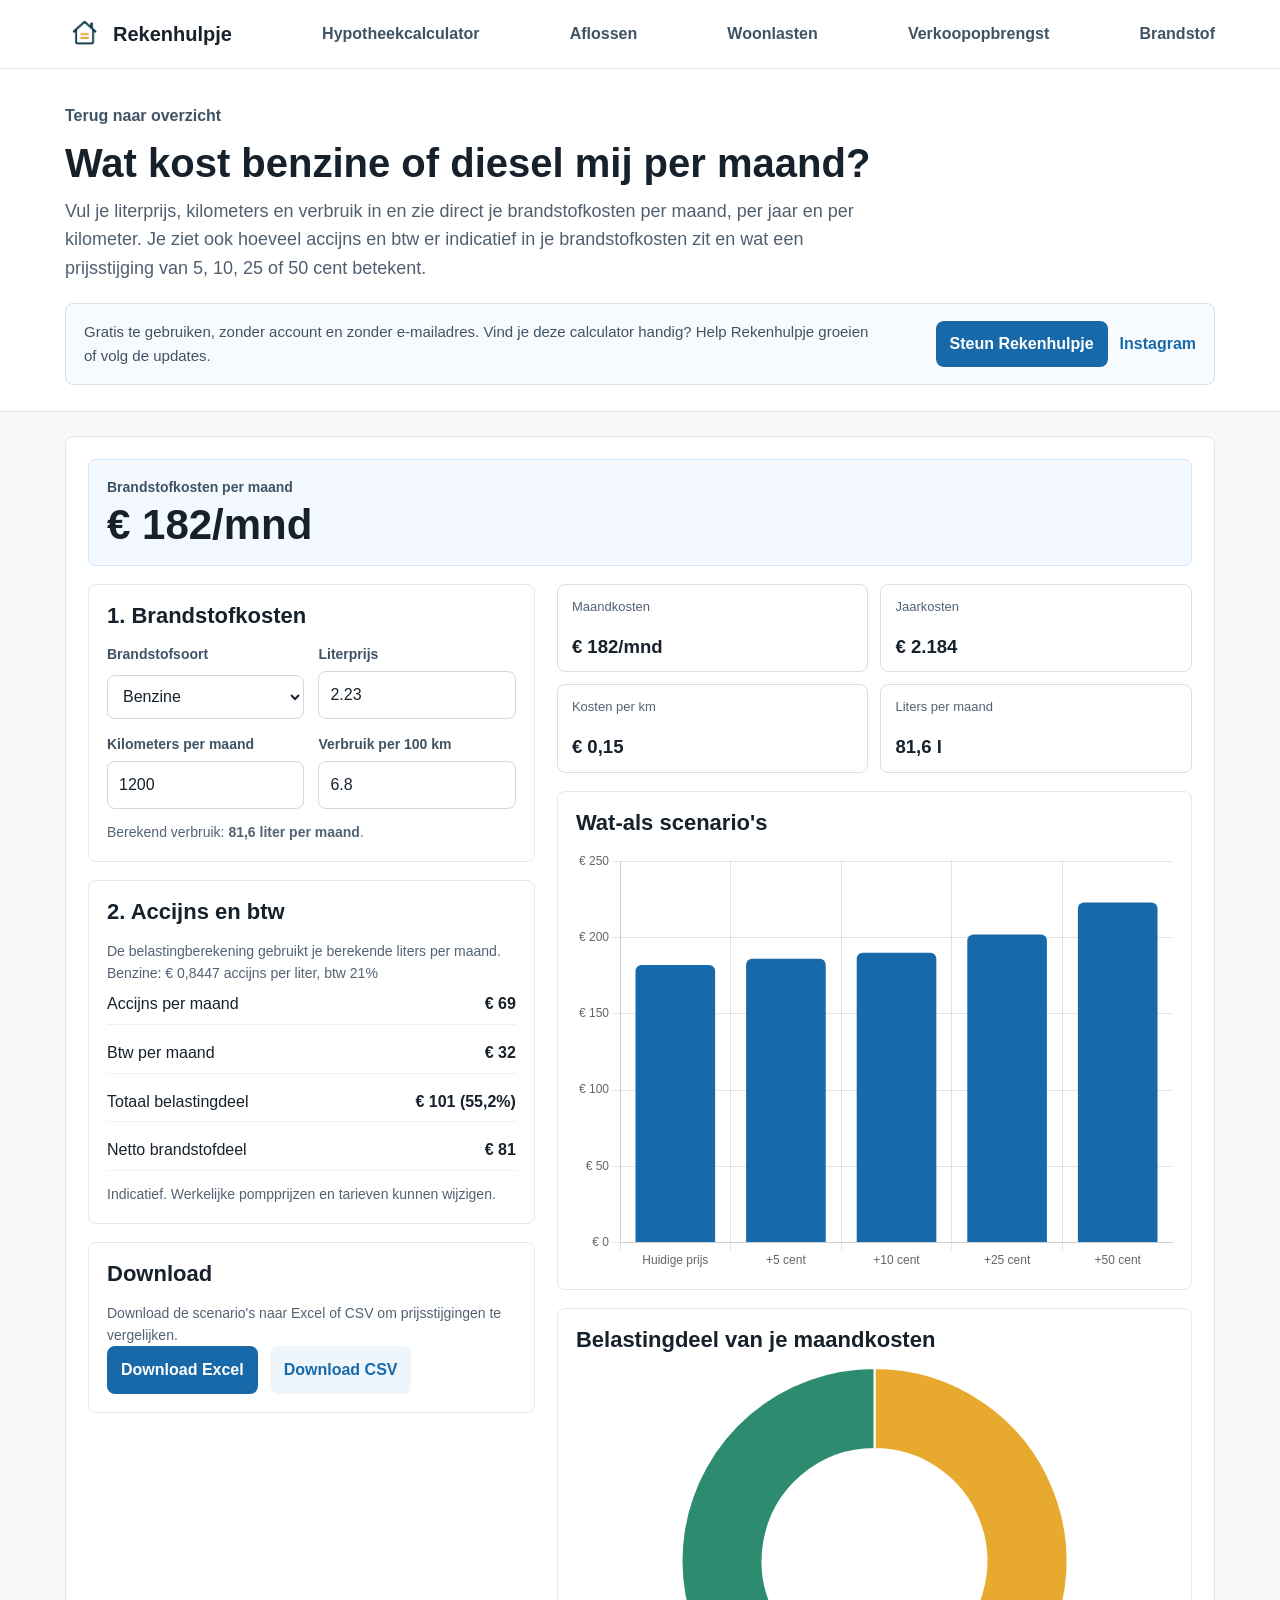
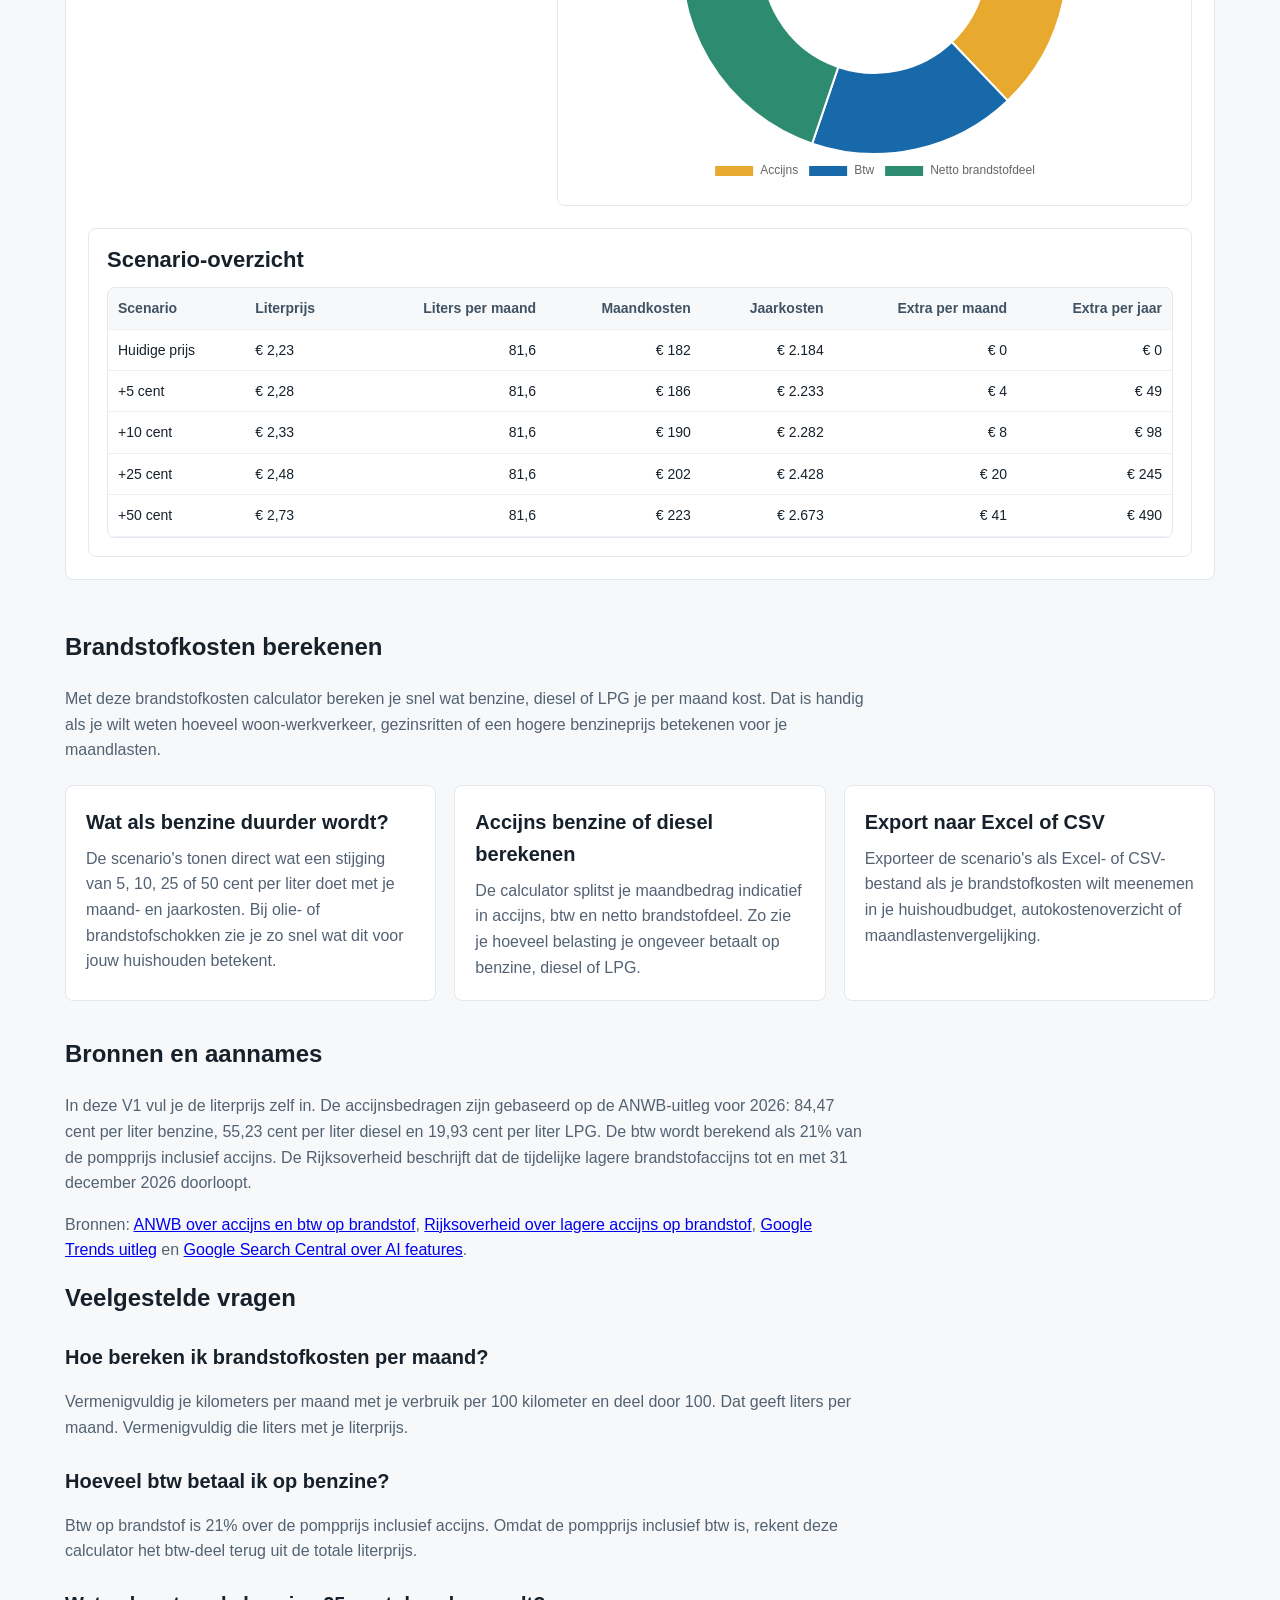
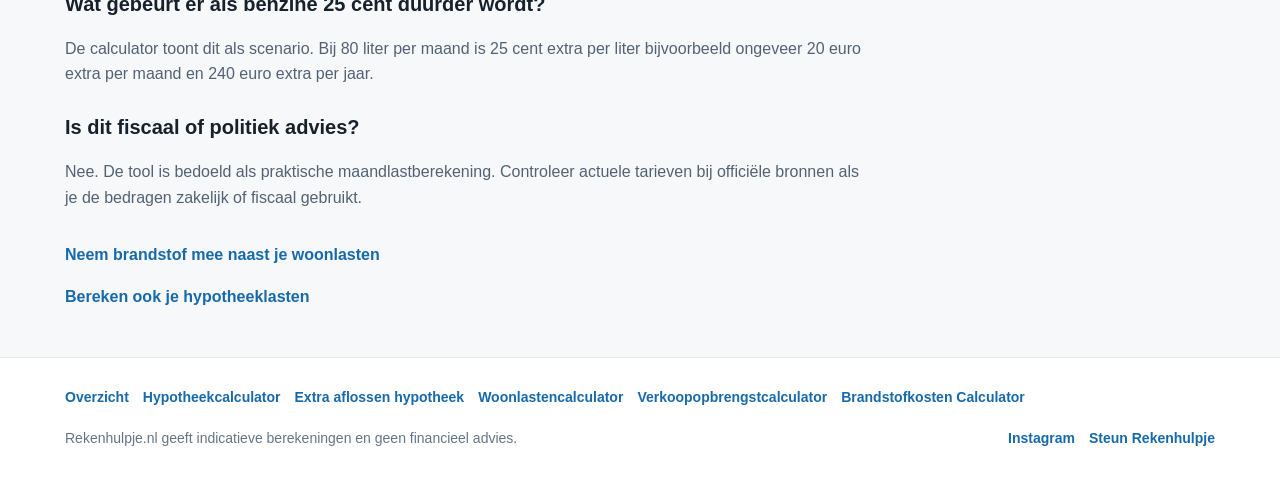
==== commit ae72a2d0: "Improve calculator metrics and payoff modes" ====
--- a/brandstofkosten-calculator.html
+++ b/brandstofkosten-calculator.html
@@ -13,7 +13,7 @@
     gtag('config', 'G-1XSE89ZZVS');
   </script>
   <link rel="canonical" href="https://rekenhulpje.nl/brandstofkosten-calculator.html">
-  <link rel="stylesheet" href="/assets/calculators.css">
+  <link rel="stylesheet" href="/assets/calculators.css?v=20260611b">
   <meta property="og:type" content="website">
   <meta property="og:site_name" content="Rekenhulpje">
   <meta property="og:title" content="Brandstofkosten berekenen - Rekenhulpje">
@@ -324,6 +324,7 @@
           <span>Rekenhulpje</span>
         </a>
         <a class="nav-link" href="/hypotheekcalculator.html">Hypotheekcalculator</a>
+        <a class="nav-link" href="/extra-aflossen-hypotheek-berekenen.html">Aflossen</a>
         <a class="nav-link" href="/woonlastencalculator.html">Woonlasten</a>
         <a class="nav-link" href="/verkoopopbrengst-calculator.html">Verkoopopbrengst</a>
         <a class="nav-link" href="/brandstofkosten-calculator.html">Brandstof</a>
@@ -510,6 +511,7 @@
     <div class="wrap footer-tools" aria-label="Alle rekentools">
       <a href="/">Overzicht</a>
       <a href="/hypotheekcalculator.html">Hypotheekcalculator</a>
+      <a href="/extra-aflossen-hypotheek-berekenen.html">Extra aflossen hypotheek</a>
       <a href="/woonlastencalculator.html">Woonlastencalculator</a>
       <a href="/verkoopopbrengst-calculator.html">Verkoopopbrengstcalculator</a>
       <a href="/brandstofkosten-calculator.html">Brandstofkosten Calculator</a>
@@ -522,8 +524,8 @@
       </span>
     </div>
   </footer>
-  <script src="/assets/js/analytics-events.js?v=20260608"></script>
+  <script src="/assets/js/analytics-events.js?v=20260611"></script>
   <script src="/assets/vendor/chart.umd.min.js"></script>
-  <script type="module" src="/assets/js/fuel-calculator.js?v=native-20260608c"></script>
+  <script type="module" src="/assets/js/fuel-calculator.js?v=native-20260611c"></script>
 </body>
 </html>
--- a/assets/calculators.css
+++ b/assets/calculators.css
@@ -149,7 +149,7 @@
 
 .metric-grid.native {
   display: grid;
-  grid-template-columns: repeat(4, minmax(0, 1fr));
+  grid-template-columns: repeat(auto-fit, minmax(210px, 1fr));
   gap: 12px;
   margin: 0;
 }
@@ -174,9 +174,11 @@
   display: block;
   margin-top: 6px;
   color: #17212b;
-  font-size: clamp(20px, 2.4vw, 28px);
-  line-height: 1.15;
-  overflow-wrap: anywhere;
+  font-size: clamp(17px, 1.45vw, 21px);
+  line-height: 1.12;
+  overflow-wrap: normal;
+  word-break: normal;
+  white-space: nowrap;
 }
 
 .chart-box {
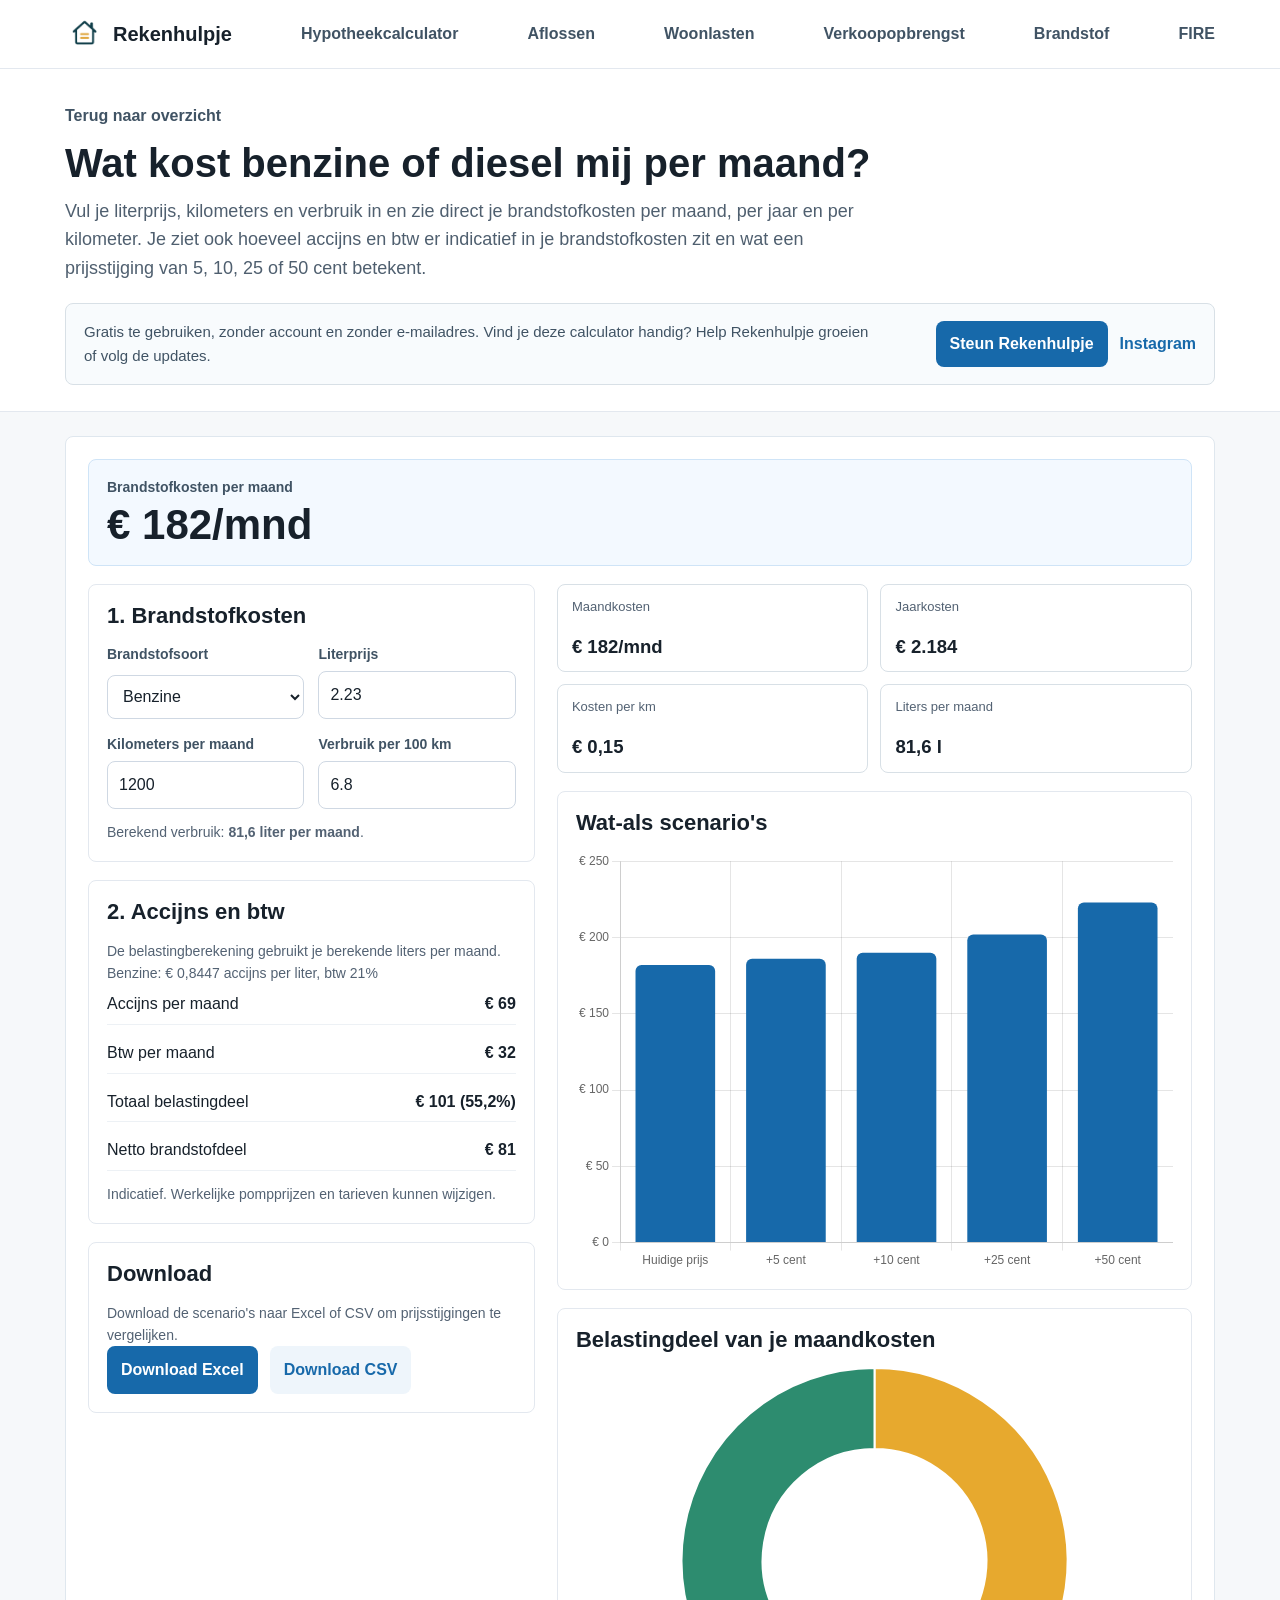
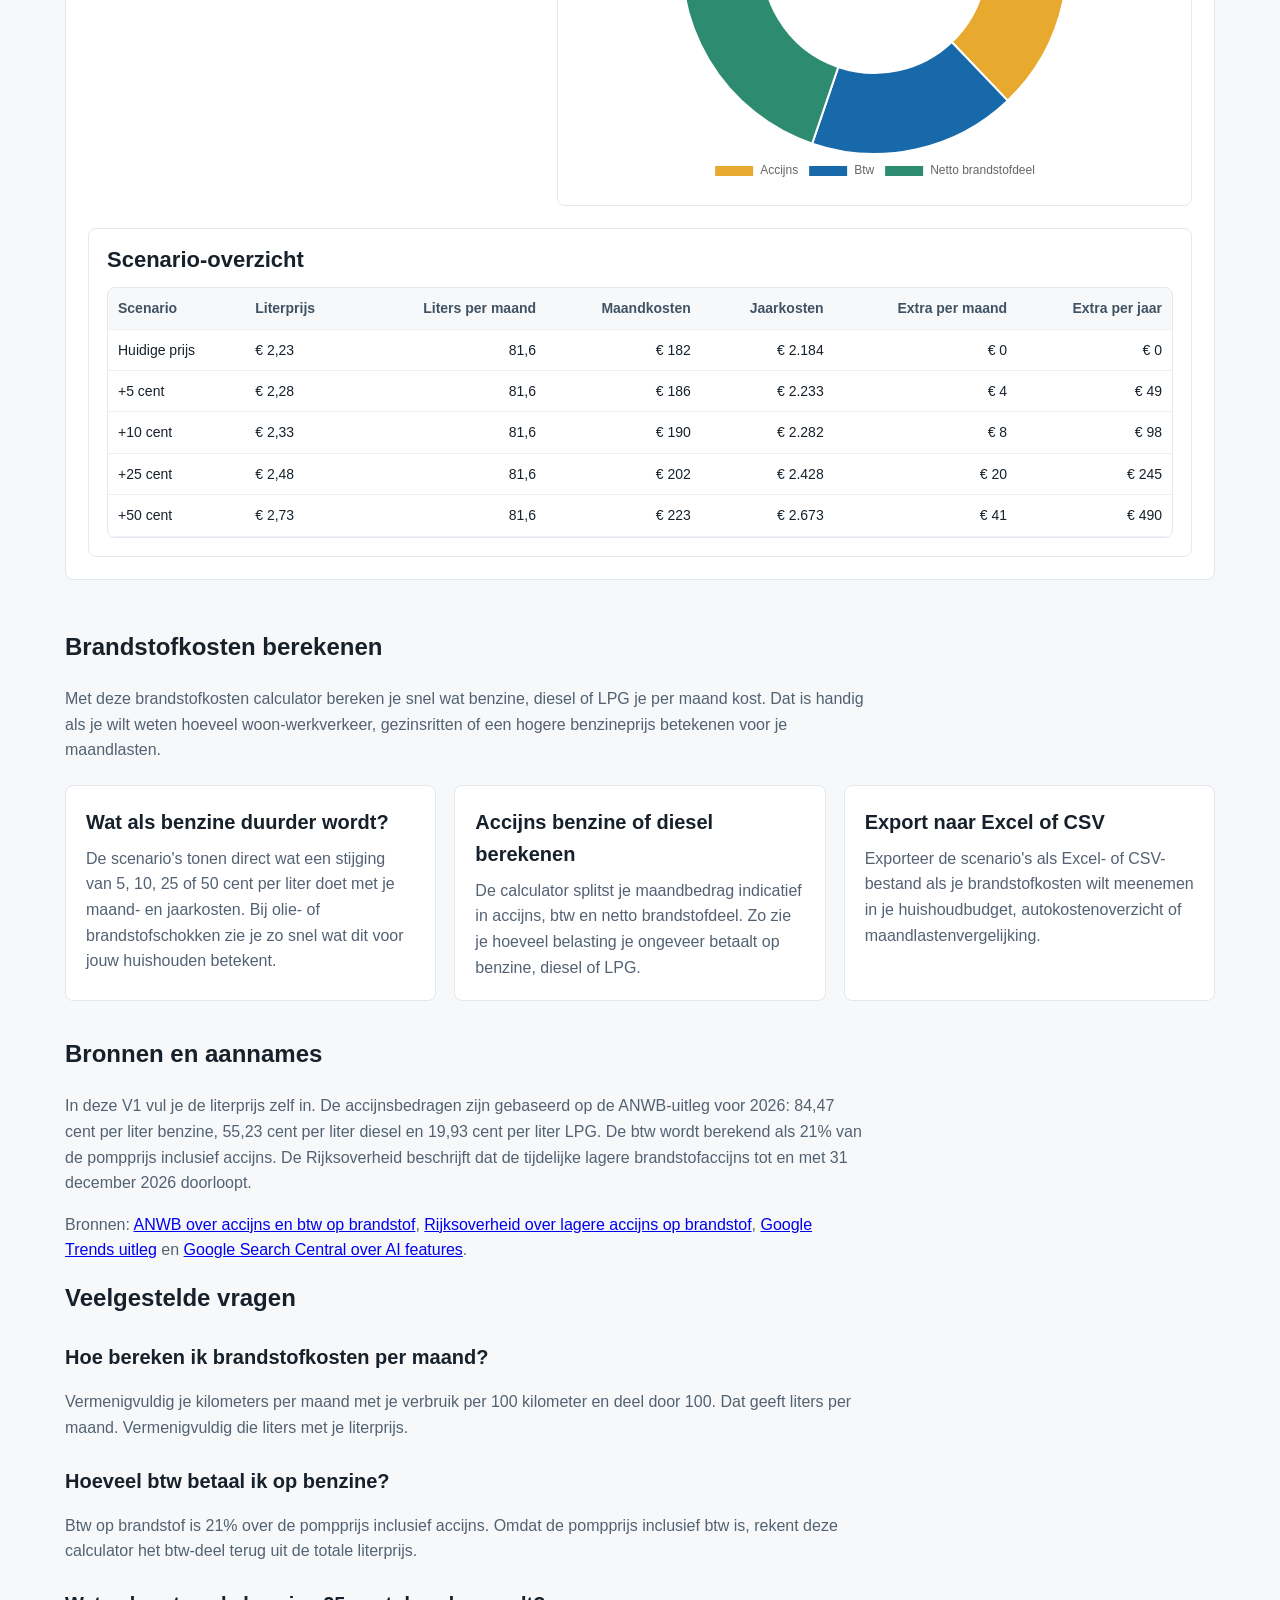
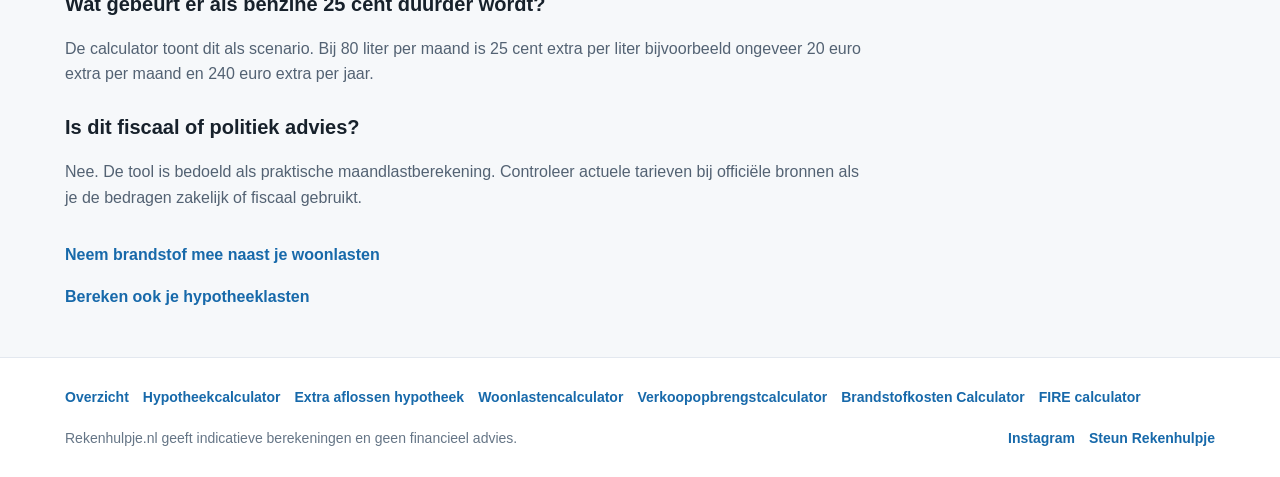
==== commit 25b1412c: "Add FIRE calculator" ====
--- a/brandstofkosten-calculator.html
+++ b/brandstofkosten-calculator.html
@@ -13,7 +13,7 @@
     gtag('config', 'G-1XSE89ZZVS');
   </script>
   <link rel="canonical" href="https://rekenhulpje.nl/brandstofkosten-calculator.html">
-  <link rel="stylesheet" href="/assets/calculators.css?v=20260611b">
+  <link rel="stylesheet" href="/assets/calculators.css?v=20260611c">
   <meta property="og:type" content="website">
   <meta property="og:site_name" content="Rekenhulpje">
   <meta property="og:title" content="Brandstofkosten berekenen - Rekenhulpje">
@@ -328,6 +328,7 @@
         <a class="nav-link" href="/woonlastencalculator.html">Woonlasten</a>
         <a class="nav-link" href="/verkoopopbrengst-calculator.html">Verkoopopbrengst</a>
         <a class="nav-link" href="/brandstofkosten-calculator.html">Brandstof</a>
+        <a class="nav-link" href="/fire-calculator.html">FIRE</a>
       </nav>
     </div>
   </header>
@@ -515,6 +516,7 @@
       <a href="/woonlastencalculator.html">Woonlastencalculator</a>
       <a href="/verkoopopbrengst-calculator.html">Verkoopopbrengstcalculator</a>
       <a href="/brandstofkosten-calculator.html">Brandstofkosten Calculator</a>
+      <a href="/fire-calculator.html">FIRE calculator</a>
     </div>
     <div class="wrap footer-content">
       <span>Rekenhulpje.nl geeft indicatieve berekeningen en geen financieel advies.</span>
--- a/assets/calculators.css
+++ b/assets/calculators.css
@@ -90,7 +90,7 @@
 
 .radio-group {
   display: grid;
-  grid-template-columns: repeat(2, minmax(0, 1fr));
+  grid-template-columns: repeat(2, minmax(130px, 1fr));
   gap: 10px;
 }
 
@@ -116,7 +116,16 @@
 }
 
 .radio-group label {
-  overflow-wrap: anywhere;
+  overflow-wrap: normal;
+  word-break: normal;
+}
+
+.advanced-settings .field-grid {
+  grid-template-columns: 1fr;
+}
+
+.advanced-settings .radio-group {
+  grid-template-columns: repeat(auto-fit, minmax(160px, 1fr));
 }
 
 .native-note {
